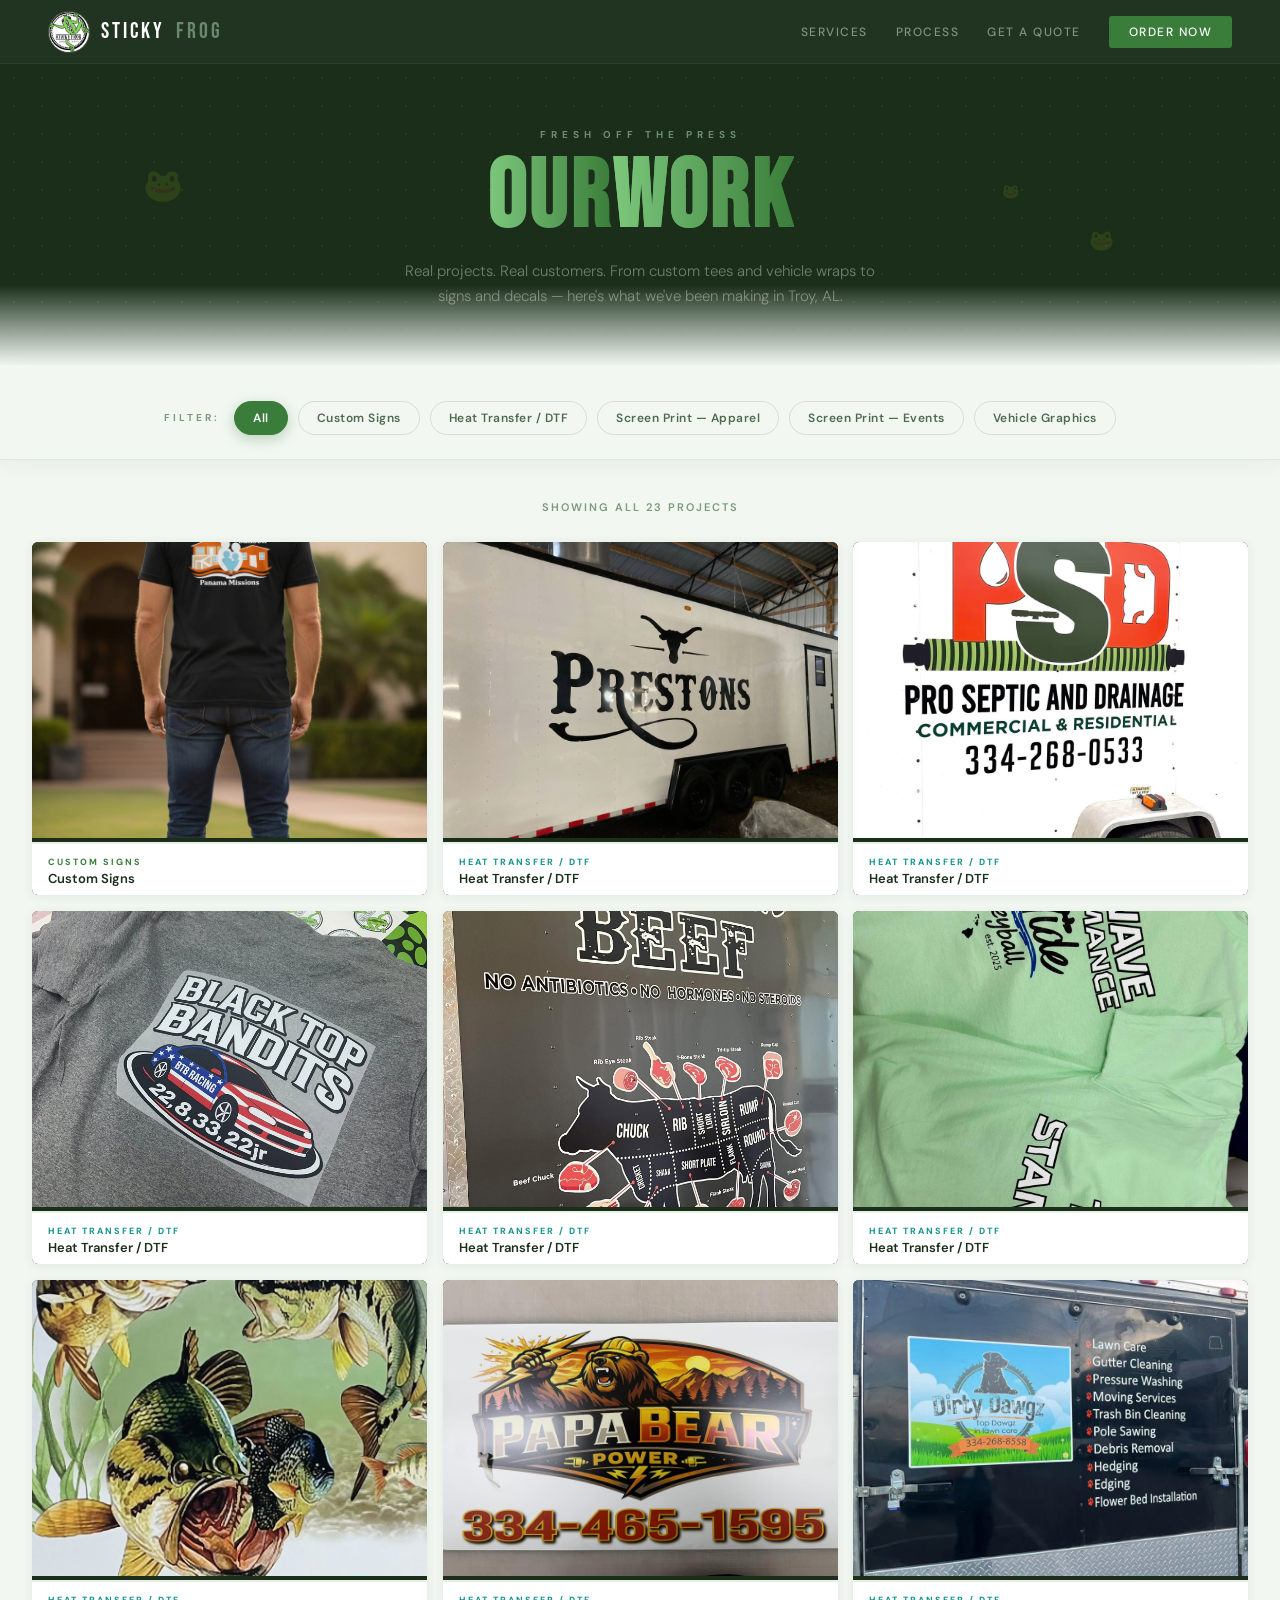
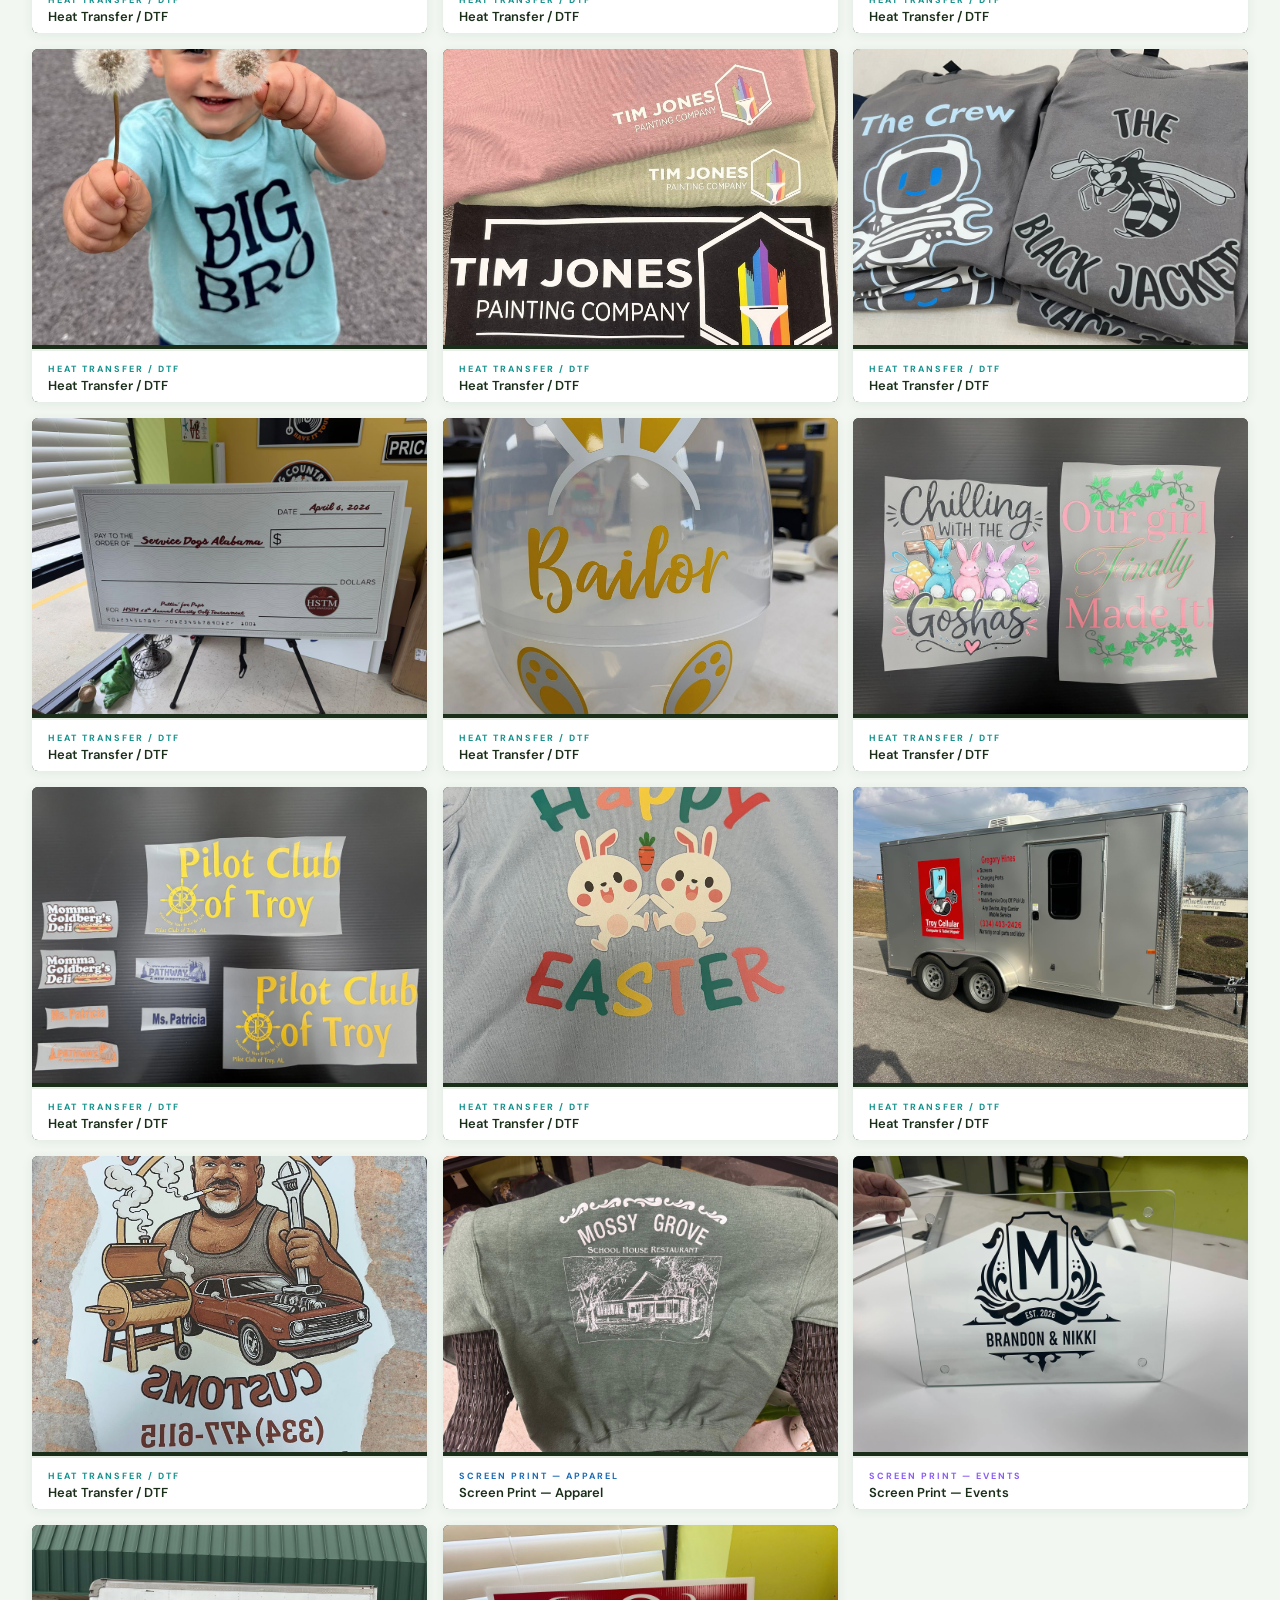
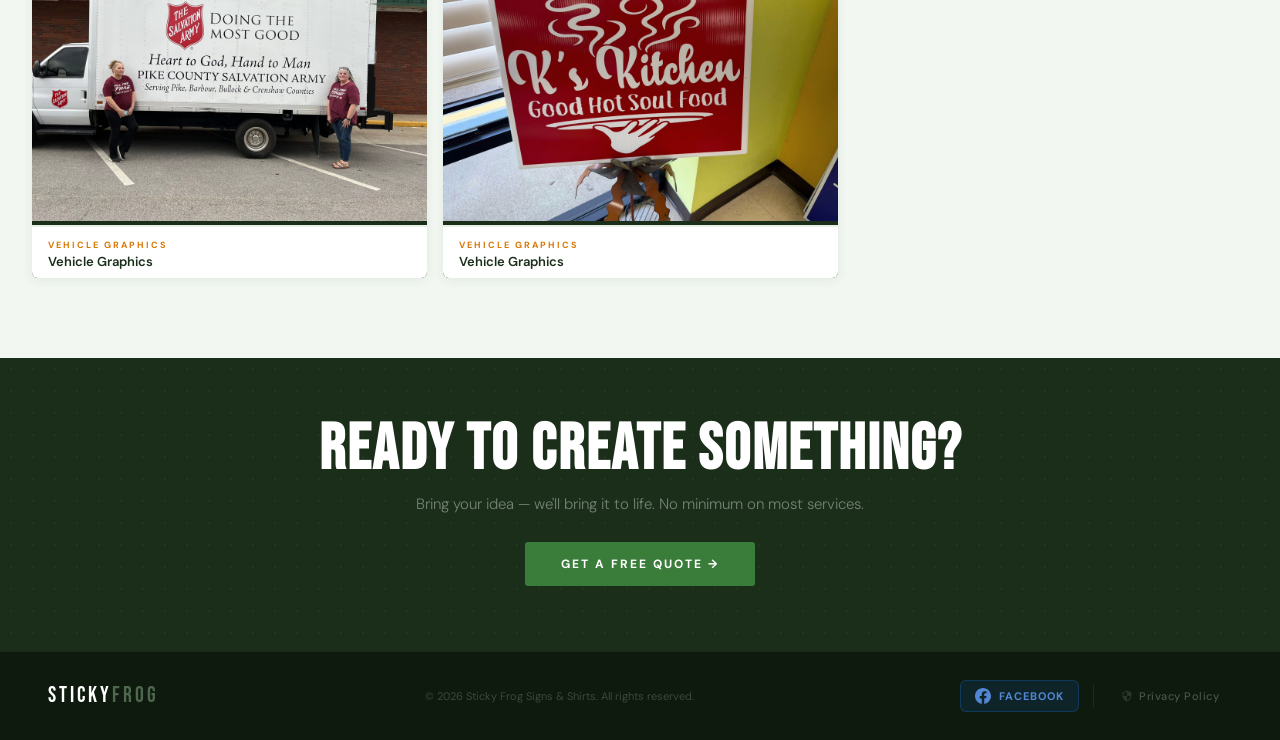
==== gallery.html @ c8501656 "Gallery Section added" ====
<!DOCTYPE html>
<html lang="en">
<head>
<meta charset="UTF-8">
<meta name="viewport" content="width=device-width, initial-scale=1.0">
<title>Our Work | Sticky Frog Signs & Shirts</title>
<link rel="icon" type="image/jpeg" href="[data-uri]">
<link rel="apple-touch-icon" href="[data-uri]">
<link href="https://fonts.googleapis.com/css2?family=Bebas+Neue&family=DM+Sans:wght@300;400;500;700&display=swap" rel="stylesheet">
<style>
*, *::before, *::after { box-sizing: border-box; margin: 0; padding: 0; }
:root {
  --dark:  #1A2E1A;
  --green: #3A7D3A;
  --mid:   #5aad5a;
  --light: #F2F7F2;
  --slate: #4E6B4E;
  --muted: #7A9A7A;
  --white: #FFFFFF;
}
html { scroll-behavior: smooth; }
body { background: var(--light); font-family: 'DM Sans', sans-serif; color: var(--dark); overflow-x: hidden; }

/* ── PAGE LOAD ── */
@keyframes pageFade { from{opacity:0} to{opacity:1} }
body { animation: pageFade 0.5s ease both; }

/* ══════════ NAV ══════════ */
nav {
  position: sticky; top: 0; z-index: 100;
  background: rgba(26,46,26,0.97);
  backdrop-filter: blur(8px);
  height: 64px;
  display: flex; align-items: center; justify-content: space-between;
  padding: 0 48px;
  border-bottom: 1px solid rgba(255,255,255,0.06);
  transition: box-shadow 0.3s ease;
}
.nav-logo {
  display: flex; align-items: center; gap: 11px;
  text-decoration: none;
  font-family: 'Bebas Neue', sans-serif;
  font-size: 22px; letter-spacing: 3px; color: var(--white);
}
.nav-logo img {
  width: 42px; height: 42px; border-radius: 50%;
  object-fit: cover; border: 1.5px solid rgba(255,255,255,0.15);
  transition: transform 0.3s cubic-bezier(0.34,1.56,0.64,1);
}
.nav-logo:hover img { transform: scale(1.12) rotate(5deg); }
.nav-logo span { color: rgba(180,220,180,0.5); }
.nav-links { display: flex; gap: 28px; align-items: center; }
.nav-links a {
  font-size: 12px; font-weight: 500; letter-spacing: 1.5px;
  text-transform: uppercase; color: rgba(255,255,255,0.45);
  text-decoration: none; position: relative;
  transition: color 0.22s ease;
}
.nav-links a::after {
  content: ''; position: absolute; bottom: -3px; left: 0;
  width: 0; height: 1.5px; background: rgba(180,220,180,0.6);
  transition: width 0.25s ease;
}
.nav-links a:hover { color: var(--white); }
.nav-links a:hover::after { width: 100%; }
.nav-cta {
  background: var(--green); color: var(--white) !important;
  padding: 8px 20px; border-radius: 3px;
  transition: background 0.22s ease, transform 0.2s cubic-bezier(0.34,1.56,0.64,1) !important;
}
.nav-cta:hover { background: #2d6b2d !important; transform: translateY(-2px) !important; }
.nav-cta::after { display: none !important; }

/* ══════════ HERO BANNER ══════════ */
.gallery-hero {
  background: var(--dark);
  padding: 64px 48px 56px;
  position: relative; overflow: hidden;
  text-align: center;
}
.gallery-hero::before {
  content: '';
  position: absolute; inset: 0;
  background-image: radial-gradient(circle, rgba(255,255,255,0.055) 1px, transparent 1px);
  background-size: 28px 28px;
  animation: meshDrift 20s linear infinite;
}
@keyframes meshDrift { 0%{background-position:0 0} 100%{background-position:28px 28px} }
.gallery-hero::after {
  content: ''; position: absolute;
  bottom: 0; left: 0; right: 0; height: 80px;
  background: linear-gradient(to bottom, transparent, var(--light));
}
.hero-inner { position: relative; z-index: 2; }
.hero-eyebrow {
  font-size: 10px; font-weight: 700; letter-spacing: 5px;
  text-transform: uppercase; color: rgba(180,220,180,0.55);
  margin-bottom: 14px;
  animation: fadeUp 0.7s ease 0.2s both;
}
.gallery-hero h1 {
  font-family: 'Bebas Neue', sans-serif;
  font-size: clamp(56px, 8vw, 96px);
  color: var(--white); letter-spacing: 3px; line-height: 0.92;
  margin-bottom: 16px;
  animation: fadeUp 0.7s ease 0.35s both;
}
.gallery-hero h1 span {
  background: linear-gradient(90deg, #7DC87D, #3A7D3A, #7DC87D);
  background-size: 200% auto;
  -webkit-background-clip: text; -webkit-text-fill-color: transparent;
  background-clip: text;
  animation: shimmer 3s linear infinite;
}
@keyframes shimmer { 0%{background-position:0% center} 100%{background-position:200% center} }
.gallery-hero p {
  font-size: 15px; color: rgba(255,255,255,0.38);
  max-width: 480px; margin: 0 auto;
  font-weight: 300; line-height: 1.65;
  animation: fadeUp 0.7s ease 0.5s both;
}
@keyframes fadeUp { from{opacity:0;transform:translateY(20px)} to{opacity:1;transform:translateY(0)} }



/* ══════════ FILTER BAR ══════════ */
.filter-section {
  padding: 36px 48px 24px;
  display: flex; flex-wrap: wrap; gap: 10px;
  align-items: center; justify-content: center;
  position: sticky; top: 64px; z-index: 50;
  background: var(--light);
  border-bottom: 1px solid rgba(26,46,26,0.08);
  box-shadow: 0 4px 20px rgba(26,46,26,0.06);
}
.filter-label {
  font-size: 10px; font-weight: 700; letter-spacing: 3px;
  text-transform: uppercase; color: var(--muted);
  margin-right: 4px;
}
.filter-btn {
  padding: 8px 18px; border-radius: 40px;
  border: 1.5px solid rgba(26,46,26,0.12);
  background: transparent; cursor: pointer;
  font-family: 'DM Sans', sans-serif;
  font-size: 12px; font-weight: 600; letter-spacing: 0.5px;
  color: var(--slate);
  transition: all 0.25s cubic-bezier(0.22,1,0.36,1);
  position: relative; overflow: hidden;
}
.filter-btn::before {
  content: ''; position: absolute; inset: 0;
  background: var(--green); border-radius: 40px;
  transform: scale(0); transition: transform 0.25s cubic-bezier(0.22,1,0.36,1);
  z-index: -1;
}
.filter-btn:hover { border-color: var(--green); color: var(--green); transform: translateY(-2px); }
.filter-btn.active {
  background: var(--green); border-color: var(--green);
  color: var(--white); transform: translateY(-2px);
  box-shadow: 0 4px 14px rgba(58,125,58,0.3);
}
.count-badge {
  display: inline-flex; align-items: center; justify-content: center;
  background: rgba(255,255,255,0.25); color: var(--white);
  font-size: 9px; font-weight: 700;
  width: 18px; height: 18px; border-radius: 50%;
  margin-left: 5px;
}
.filter-btn:not(.active) .count-badge {
  background: rgba(26,46,26,0.1); color: var(--slate);
}

/* ══════════ GALLERY GRID ══════════ */
.gallery-section {
  padding: 40px 32px 80px;
  max-width: 1400px; margin: 0 auto;
}
.g-count {
  font-size: 11px; font-weight: 600; letter-spacing: 2px;
  text-transform: uppercase; color: var(--muted);
  text-align: center; margin-bottom: 28px;
}
.g-grid {
  display: grid;
  grid-template-columns: repeat(auto-fill, minmax(300px, 1fr));
  gap: 16px;
}
.g-card {
  border-radius: 6px; overflow: hidden;
  position: relative; background: var(--dark);
  box-shadow: 0 2px 12px rgba(26,46,26,0.08);
  transition: transform 0.32s cubic-bezier(0.22,1,0.36,1),
              box-shadow 0.32s ease,
              opacity 0.35s ease;
  cursor: pointer;
}
.g-card.hidden { display: none; }
.g-card.fade-in { animation: cardPop 0.45s cubic-bezier(0.22,1,0.36,1) both; }
@keyframes cardPop {
  from { opacity:0; transform:scale(0.88) translateY(16px); }
  to   { opacity:1; transform:scale(1) translateY(0); }
}
.g-card:hover {
  transform: translateY(-8px) scale(1.02);
  box-shadow: 0 20px 48px rgba(26,46,26,0.18);
}
.g-card-inner { position: relative; aspect-ratio: 4/3; overflow: hidden; }
.g-card-inner img {
  width: 100%; height: 100%; object-fit: cover;
  transition: transform 0.55s ease, filter 0.35s ease;
  filter: saturate(0.92);
}
.g-card:hover .g-card-inner img {
  transform: scale(1.08);
  filter: saturate(1.08) brightness(1.03);
}
.g-overlay {
  position: absolute; inset: 0;
  background: linear-gradient(to top, rgba(26,46,26,0.92) 0%, rgba(26,46,26,0.1) 55%, transparent 100%);
  opacity: 0;
  transition: opacity 0.3s ease;
  display: flex; align-items: flex-end;
}
.g-card:hover .g-overlay { opacity: 1; }
.g-overlay-content { padding: 20px; width: 100%; }
.g-cat {
  display: block;
  font-size: 9px; font-weight: 700; letter-spacing: 3px;
  text-transform: uppercase; color: rgba(125,200,125,0.85);
  margin-bottom: 5px;
}
.g-label {
  display: block;
  font-size: 15px; font-weight: 700;
  color: var(--white); line-height: 1.3;
}
/* Bottom label always visible */
.g-bottom-label {
  padding: 12px 16px;
  background: var(--white);
  border-top: 2px solid rgba(58,125,58,0.12);
}
.g-bottom-cat {
  font-size: 9px; font-weight: 700; letter-spacing: 2px;
  text-transform: uppercase; color: var(--green); margin-bottom: 2px;
}
.g-bottom-name {
  font-size: 13px; font-weight: 600; color: var(--dark);
  white-space: nowrap; overflow: hidden; text-overflow: ellipsis;
}

/* ══════════ LIGHTBOX ══════════ */
.lightbox {
  position: fixed; inset: 0; z-index: 9999;
  background: rgba(10,18,10,0.95);
  backdrop-filter: blur(8px);
  display: flex; align-items: center; justify-content: center;
  opacity: 0; pointer-events: none;
  transition: opacity 0.3s ease;
  padding: 20px;
}
.lightbox.open { opacity: 1; pointer-events: all; }
.lb-img-wrap {
  position: relative; max-width: 90vw; max-height: 85vh;
  transform: scale(0.88);
  transition: transform 0.4s cubic-bezier(0.22,1,0.36,1);
}
.lightbox.open .lb-img-wrap { transform: scale(1); }
.lb-img-wrap img {
  max-width: 90vw; max-height: 80vh;
  object-fit: contain; border-radius: 4px;
  box-shadow: 0 24px 80px rgba(0,0,0,0.6);
  display: block;
}
.lb-info {
  position: absolute; bottom: -56px; left: 0; right: 0;
  text-align: center;
}
.lb-cat {
  font-size: 10px; font-weight: 700; letter-spacing: 3px;
  text-transform: uppercase; color: rgba(125,200,125,0.7);
}
.lb-label {
  font-size: 15px; font-weight: 600; color: rgba(255,255,255,0.8);
}
.lb-close {
  position: absolute; top: -48px; right: 0;
  width: 36px; height: 36px; border-radius: 50%;
  background: rgba(255,255,255,0.1); border: 1px solid rgba(255,255,255,0.15);
  color: rgba(255,255,255,0.7); font-size: 18px;
  cursor: pointer; display: flex; align-items: center; justify-content: center;
  transition: background 0.2s ease, transform 0.2s ease;
}
.lb-close:hover { background: rgba(58,125,58,0.4); transform: scale(1.1); color: #fff; }
.lb-nav {
  position: absolute; top: 50%; transform: translateY(-50%);
  width: 44px; height: 44px; border-radius: 50%;
  background: rgba(255,255,255,0.08); border: 1px solid rgba(255,255,255,0.12);
  color: rgba(255,255,255,0.7); font-size: 20px;
  cursor: pointer; display: flex; align-items: center; justify-content: center;
  transition: all 0.22s ease;
}
.lb-nav:hover { background: rgba(58,125,58,0.4); color: #fff; }
.lb-prev { left: -64px; }
.lb-next { right: -64px; }

/* ══════════ CTA BAND ══════════ */
.cta-band {
  background: var(--dark); padding: 60px 48px;
  text-align: center; position: relative; overflow: hidden;
}
.cta-band::before {
  content: ''; position: absolute; inset: 0;
  background-image: radial-gradient(circle, rgba(255,255,255,0.04) 1px, transparent 1px);
  background-size: 22px 22px;
}
.cta-band-inner { position: relative; z-index: 2; }
.cta-band h2 {
  font-family: 'Bebas Neue', sans-serif;
  font-size: clamp(40px, 5vw, 64px); color: var(--white);
  letter-spacing: 2px; margin-bottom: 12px; line-height: 1;
}
.cta-band p {
  font-size: 15px; color: rgba(255,255,255,0.4);
  margin-bottom: 28px; font-weight: 300;
}
.cta-btn {
  background: var(--green); color: var(--white);
  padding: 14px 36px; border-radius: 3px;
  font-size: 12px; font-weight: 700; letter-spacing: 2px;
  text-transform: uppercase; text-decoration: none;
  display: inline-block;
  transition: background 0.22s ease, transform 0.22s cubic-bezier(0.34,1.56,0.64,1);
  position: relative; overflow: hidden;
}
.cta-btn::after {
  content: ''; position: absolute; inset: 0;
  background: rgba(255,255,255,0.12);
  transform: scaleX(0); transform-origin: left;
  transition: transform 0.3s ease;
}
.cta-btn:hover::after { transform: scaleX(1); }
.cta-btn:hover { background: #2d6b2d; transform: translateY(-3px); }

/* ══════════ FOOTER ══════════ */
footer {
  background: #0d1a0d;
  padding: 28px 48px;
  display: flex;
  align-items: center;
  justify-content: space-between;
  flex-wrap: wrap;
  gap: 16px;
  border-top: 1px solid rgba(255,255,255,0.06);
}
.footer-logo {
  font-family: 'Bebas Neue', sans-serif;
  font-size: 22px; letter-spacing: 3px; color: #fff;
}
.footer-logo span { color: rgba(180,220,180,0.4); }
.footer-copy { font-size: 11px; color: rgba(255,255,255,0.2); }
.footer-right { display: flex; align-items: center; gap: 6px; }

/* Facebook button */
.footer-social-btn {
  display: flex; align-items: center; gap: 8px;
  background: rgba(24,119,242,0.12);
  border: 1px solid rgba(24,119,242,0.25);
  border-radius: 6px; padding: 7px 14px;
  text-decoration: none;
  color: rgba(100,160,255,0.8);
  transition: background 0.22s ease, border-color 0.22s ease,
              transform 0.22s cubic-bezier(0.34,1.56,0.64,1);
}
.footer-social-btn:hover {
  background: rgba(24,119,242,0.22);
  border-color: rgba(24,119,242,0.5);
  transform: translateY(-2px); color: #6aa3ff;
}
.footer-social-icon { display: flex; align-items: center; transition: transform 0.22s ease; }
.footer-social-btn:hover .footer-social-icon { transform: scale(1.15); }
.footer-social-label { font-size: 11px; font-weight: 700; letter-spacing: 1px; text-transform: uppercase; }

/* Separator */
.footer-sep {
  display: block; width: 1px; height: 24px;
  background: rgba(255,255,255,0.08); margin: 0 8px;
}

/* Privacy Policy link */
.footer-policy-link {
  display: flex; align-items: center; gap: 6px;
  font-size: 11px; font-weight: 500; letter-spacing: 0.5px;
  color: rgba(255,255,255,0.25); text-decoration: none;
  padding: 7px 12px; border-radius: 6px;
  border: 1px solid transparent;
  transition: color 0.22s ease, background 0.22s ease,
              border-color 0.22s ease, transform 0.22s ease;
}
.footer-policy-link:hover {
  color: rgba(180,220,180,0.85);
  background: rgba(58,125,58,0.08);
  border-color: rgba(58,125,58,0.2);
  transform: translateY(-2px);
}
.footer-policy-icon { display: flex; align-items: center; opacity: 0.5; transition: opacity 0.22s ease; }
.footer-policy-link:hover .footer-policy-icon { opacity: 1; }

@media (max-width: 600px) {
  footer { flex-direction: column; align-items: center; text-align: center; padding: 24px; }
  .footer-right { flex-wrap: wrap; justify-content: center; }
  .footer-sep { width: 24px; height: 1px; margin: 0; }
}

/* ══════════ SCROLL PROGRESS ══════════ */
.scroll-bar {
  position: fixed; top: 0; left: 0; right: 0; height: 3px; z-index: 200;
  background: linear-gradient(90deg, var(--green), #7DC87D, var(--green));
  background-size: 200% 100%;
  width: 0%;
  transition: width 0.08s linear;
  animation: barShimmer 2.5s linear infinite;
}
@keyframes barShimmer { 0%{background-position:0% 0} 100%{background-position:200% 0} }

/* ══════════ BACK TO TOP ══════════ */
.btt {
  position: fixed; bottom: 28px; right: 28px; z-index: 98;
  width: 44px; height: 44px; border-radius: 50%;
  background: rgba(26,46,26,0.88);
  border: 1px solid rgba(58,125,58,0.35);
  display: flex; align-items: center; justify-content: center;
  cursor: pointer; text-decoration: none;
  opacity: 0; transform: translateY(16px);
  transition: opacity 0.35s ease, transform 0.35s cubic-bezier(0.22,1,0.36,1),
              background 0.22s ease;
  backdrop-filter: blur(4px);
}
.btt.show { opacity: 1; transform: translateY(0); }
.btt:hover { background: var(--green); box-shadow: 0 6px 20px rgba(58,125,58,0.4); transform: translateY(-3px); }
.btt svg { fill: rgba(180,220,180,0.8); transition: fill 0.2s; }
.btt:hover svg { fill: white; }

/* ══════════ RESPONSIVE ══════════ */
@media (max-width: 768px) {
  nav { padding: 0 20px; }
  .nav-links { display: none; }
  .gallery-hero, .cta-band { padding: 48px 24px; }
  .filter-section { padding: 20px 16px; top: 64px; }
  .gallery-section { padding: 24px 16px 60px; }
  .g-grid { grid-template-columns: repeat(auto-fill, minmax(260px, 1fr)); gap: 12px; }
  footer { padding: 24px; flex-direction: column; text-align: center; }
  .lb-prev { left: -20px; }
  .lb-next { right: -20px; }
  .stats-bar { gap: 28px; padding: 16px 24px; }
}


  /* ══════════ EXTRA ANIMATIONS ══════════ */

  /* Hero headline word split animation */
  @keyframes wordDrop {
    from { opacity:0; transform: translateY(-30px) skewY(-4deg); }
    to   { opacity:1; transform: translateY(0) skewY(0deg); }
  }
  .gallery-hero h1 { overflow: hidden; }
  .gallery-hero h1 .w1 { display:inline-block; animation: wordDrop 0.6s cubic-bezier(0.22,1,0.36,1) 0.3s both; }
  .gallery-hero h1 .w2 { display:inline-block; animation: wordDrop 0.6s cubic-bezier(0.22,1,0.36,1) 0.48s both; }

  /* Hero particle floating dots */
  .hero-particles { position:absolute; inset:0; z-index:1; pointer-events:none; overflow:hidden; }
  .h-particle {
    position:absolute; border-radius:50%;
    animation: hParticleFloat linear infinite;
    opacity:0;
  }
  @keyframes hParticleFloat {
    0%   { transform:translateY(110%) scale(0); opacity:0; }
    10%  { opacity:1; }
    90%  { opacity:0.5; }
    100% { transform:translateY(-10%) scale(1.2); opacity:0; }
  }

  /* Filter bar entrance */
  @keyframes filterSlide {
    from { opacity:0; transform:translateY(-12px); }
    to   { opacity:1; transform:translateY(0); }
  }
  .filter-btn { animation: filterSlide 0.45s cubic-bezier(0.22,1,0.36,1) both; }
  .filter-btn:nth-child(2) { animation-delay:0.05s; }
  .filter-btn:nth-child(3) { animation-delay:0.10s; }
  .filter-btn:nth-child(4) { animation-delay:0.15s; }
  .filter-btn:nth-child(5) { animation-delay:0.20s; }
  .filter-btn:nth-child(6) { animation-delay:0.25s; }
  .filter-btn:nth-child(7) { animation-delay:0.30s; }

  /* Card shimmer on hover */
  .g-card::before {
    content:'';
    position:absolute; inset:0; z-index:10;
    background: linear-gradient(135deg,
      transparent 30%,
      rgba(255,255,255,0.07) 50%,
      transparent 70%);
    background-size:200% 200%;
    opacity:0;
    transition:opacity 0.3s ease;
    pointer-events:none;
    border-radius:6px;
  }
  .g-card:hover::before {
    opacity:1;
    animation:cardShimmer 0.6s ease forwards;
  }
  @keyframes cardShimmer {
    from { background-position:200% 200%; }
    to   { background-position:-50% -50%; }
  }

  /* Bottom label slide up */
  .g-bottom-label {
    transform: translateY(4px);
    transition: transform 0.3s cubic-bezier(0.22,1,0.36,1);
  }
  .g-card:hover .g-bottom-label { transform: translateY(0); }
  .g-bottom-cat {
    transition: color 0.22s ease;
  }
  .g-card:hover .g-bottom-cat { color: #2d6b2d; }

  /* Filter button ripple */
  .filter-btn { position:relative; overflow:hidden; }
  .filter-btn .ripple {
    position:absolute; border-radius:50%;
    background:rgba(58,125,58,0.2);
    transform:scale(0);
    animation:filterRipple 0.5s ease-out forwards;
    pointer-events:none;
  }
  @keyframes filterRipple {
    to { transform:scale(4); opacity:0; }
  }

  /* Gallery count fade on filter */
  .g-count {
    transition: opacity 0.2s ease, transform 0.2s ease;
  }
  .g-count.updating {
    opacity:0; transform:translateY(-4px);
  }

  /* Lightbox image slide */
  @keyframes lbSlideIn {
    from { opacity:0; transform:scale(0.92) translateX(20px); }
    to   { opacity:1; transform:scale(1) translateX(0); }
  }
  .lb-img-wrap img.sliding { animation: lbSlideIn 0.32s cubic-bezier(0.22,1,0.36,1) both; }

  /* CTA band text reveal */
  .cta-band h2 {
    clip-path: inset(0 100% 0 0);
    transition: clip-path 0.8s cubic-bezier(0.22,1,0.36,1);
  }
  .cta-band.visible h2 { clip-path: inset(0 0% 0 0); }
  .cta-band p {
    opacity:0; transform:translateY(12px);
    transition: opacity 0.6s ease 0.4s, transform 0.6s ease 0.4s;
  }
  .cta-band.visible p { opacity:1; transform:translateY(0); }
  .cta-btn {
    opacity:0; transform:translateY(12px);
    transition: opacity 0.5s ease 0.6s, transform 0.5s ease 0.6s,
                background 0.22s ease, transform 0.22s cubic-bezier(0.34,1.56,0.64,1) !important;
  }
  .cta-band.visible .cta-btn { opacity:1; transform:translateY(0); }

  /* Nav logo subtle bounce on load */
  @keyframes logoBounce {
    0%   { transform:scale(0.6) rotate(-15deg); opacity:0; }
    70%  { transform:scale(1.1) rotate(4deg);  opacity:1; }
    100% { transform:scale(1) rotate(0deg);    opacity:1; }
  }
  .nav-logo img { animation: logoBounce 0.75s cubic-bezier(0.22,1,0.36,1) 0.1s both; }

  /* Floating frog emoji decoration in hero */
  .hero-frog-deco {
    position:absolute; z-index:3; pointer-events:none;
    font-size:32px; opacity:0.12;
    animation: decoFloat ease-in-out infinite;
    user-select:none;
  }
  @keyframes decoFloat {
    0%,100% { transform:translateY(0) rotate(0deg); }
    50%     { transform:translateY(-14px) rotate(6deg); }
  }

  /* Sticky filter bar pop */
  .filter-section {
    animation: filterSlide 0.5s ease 0.2s both;
  }

  /* Back to top spin on click */
  .btt:active { transform:rotate(360deg) scale(0.88) !important; }

  /* Card category tag color-coded — color assigned per-label in JS (see renderGallery),
     since labels now come from images/gallery-photos.js and aren't fixed ahead of time. */

  /* Hover scale on filter active */
  .filter-btn.active { transform:translateY(-2px) scale(1.03); }

  /* Gallery grid reveal stagger */
  .g-card:nth-child(3n+1)  { animation-delay: 0.04s !important; }
  .g-card:nth-child(3n+2)  { animation-delay: 0.10s !important; }
  .g-card:nth-child(3n)    { animation-delay: 0.16s !important; }

  /* Reveal */
.reveal { opacity:0; transform:translateY(32px); transition:opacity 0.7s cubic-bezier(0.22,1,0.36,1), transform 0.7s cubic-bezier(0.22,1,0.36,1); }
.reveal.visible { opacity:1; transform:translateY(0); }
</style>
</head>
<body>

<!-- SCROLL PROGRESS -->
<div class="scroll-bar" id="scrollBar"></div>

<!-- NAV -->
<nav id="mainNav">
  <a href="index.html" class="nav-logo">
    <img src="[data-uri]" alt="Sticky Frog">
    STICKY<span>FROG</span>
  </a>
  <div class="nav-links">
    <a href="index.html#services">Services</a>
    <a href="index.html#process">Process</a>
    <a href="index.html#contact">Get a Quote</a>
    <a href="index.html#contact" class="nav-cta">Order Now</a>
  </div>
</nav>

<!-- HERO -->
<section class="gallery-hero">
  <div class="hero-particles" id="hParticles"></div>
<div class="hero-inner">
    <div class="hero-frog-deco" style="top:20%;left:8%;animation-duration:3.5s;">🐸</div>
    <div class="hero-frog-deco" style="top:55%;right:10%;animation-duration:4.2s;animation-delay:1s;font-size:20px;">🐸</div>
    <div class="hero-frog-deco" style="top:30%;right:18%;animation-duration:5s;animation-delay:0.5s;font-size:14px;">🐸</div>
    <div class="hero-eyebrow">Fresh Off the Press</div>
    <h1><span class="w1">OUR </span><span class="w2"><span>WORK</span></span></h1>
    <p>Real projects. Real customers. From custom tees and vehicle wraps to signs and decals — here's what we've been making in Troy, AL.</p>
  </div>
</section>



<!-- FILTER -->
<div class="filter-section" id="filterSection">
  <span class="filter-label">Filter:</span>
</div>

<!-- GALLERY -->
<section class="gallery-section">
  <div class="g-count" id="gCount">Loading projects…</div>
  <div class="g-grid" id="gGrid"></div>
</section>

<!-- CTA BAND -->
<section class="cta-band reveal">
  <div class="cta-band-inner">
    <h2>READY TO CREATE SOMETHING?</h2>
    <p>Bring your idea — we'll bring it to life. No minimum on most services.</p>
    <a href="index.html#contact" class="cta-btn">Get a Free Quote &rarr;</a>
  </div>
</section>

<!-- FOOTER -->
<footer>
  <!-- Brand -->
  <div class="footer-logo">STICKY<span>FROG</span></div>

  <!-- Copyright -->
  <div class="footer-copy">© 2026 Sticky Frog Signs &amp; Shirts. All rights reserved.</div>

  <!-- Right side: social + policy -->
  <div class="footer-right">

    <!-- Facebook -->
    <a href="https://www.facebook.com/people/Sticky-Frog/61566580192704/"
       target="_blank" rel="noopener"
       class="footer-social-btn" aria-label="Facebook">
      <span class="footer-social-icon">
        <svg width="16" height="16" viewBox="0 0 24 24" fill="currentColor">
          <path d="M24 12.073C24 5.405 18.627 0 12 0S0 5.405 0 12.073C0 18.1 4.388 23.094 10.125 24v-8.437H7.078v-3.49h3.047V9.41c0-3.025 1.792-4.697 4.533-4.697 1.312 0 2.686.235 2.686.235v2.97h-1.513c-1.491 0-1.956.93-1.956 1.883v2.25h3.328l-.532 3.49h-2.796V24C19.612 23.094 24 18.1 24 12.073z"/>
        </svg>
      </span>
      <span class="footer-social-label">Facebook</span>
    </a>

    <span class="footer-sep"></span>

    <!-- Privacy Policy -->
    <a href="privacy.html" class="footer-policy-link">
      <span class="footer-policy-icon">
        <svg width="12" height="12" viewBox="0 0 24 24" fill="currentColor">
          <path d="M12 1L3 5v6c0 5.55 3.84 10.74 9 12 5.16-1.26 9-6.45 9-12V5l-9-4zm0 10.99h7c-.53 4.12-3.28 7.79-7 8.94V12H5V6.3l7-3.11v8.8z"/>
        </svg>
      </span>
      Privacy Policy
    </a>

  </div>
</footer>

<!-- BACK TO TOP -->
<a href="#" class="btt" id="btt" aria-label="Back to top">
  <svg width="18" height="18" viewBox="0 0 24 24"><path d="M7.41 15.41L12 10.83l4.59 4.58L18 14l-6-6-6 6z"/></svg>
</a>

<!-- LIGHTBOX -->
<div class="lightbox" id="lightbox">
  <div class="lb-img-wrap">
    <button class="lb-close" id="lbClose">✕</button>
    <button class="lb-nav lb-prev" id="lbPrev">&#8249;</button>
    <img src="" alt="" id="lbImg">
    <button class="lb-nav lb-next" id="lbNext">&#8250;</button>
    <div class="lb-info">
      <div class="lb-cat" id="lbCat"></div>
      <div class="lb-label" id="lbLabel"></div>
    </div>
  </div>
</div>

<script src="images/gallery-photos.js"></script>
<script>
// ── Build gallery cards + filter buttons from images/gallery-photos.js ──
const CAT_COLORS = ['#3A7D3A', '#14918c', '#1a6bb5', '#8b5cf6', '#d97706', '#c2410c', '#0891b2', '#65a30d'];
const catColor = (() => {
  const map = new Map();
  return label => {
    if (!map.has(label)) map.set(label, CAT_COLORS[map.size % CAT_COLORS.length]);
    return map.get(label);
  };
})();

function renderGallery() {
  const filterWrap = document.getElementById('filterSection');
  const gGrid = document.getElementById('gGrid');
  const countEl = document.getElementById('gCount');

  const photos = [...GALLERY_PHOTOS].sort((a, b) => a.label.localeCompare(b.label));
  const labels = [...new Set(photos.map(p => p.label))];

  // Filter buttons: "All" + one per distinct label
  const allBtn = document.createElement('button');
  allBtn.className = 'filter-btn active';
  allBtn.dataset.filter = 'All';
  allBtn.textContent = 'All';
  filterWrap.appendChild(allBtn);

  labels.forEach(label => {
    const btn = document.createElement('button');
    btn.className = 'filter-btn';
    btn.dataset.filter = label;
    btn.textContent = label;
    filterWrap.appendChild(btn);
  });

  // Gallery cards, grouped by label
  photos.forEach(photo => {
    const color = catColor(photo.label);
    const card = document.createElement('div');
    card.className = 'g-card';
    card.dataset.cat = photo.label;
    card.innerHTML = `
      <div class="g-card-inner">
        <img src="${photo.src}" alt="${photo.label}" loading="lazy">
        <div class="g-overlay">
          <div class="g-overlay-content">
            <span class="g-cat">${photo.label}</span>
          </div>
        </div>
      </div>
      <div class="g-bottom-label">
        <div class="g-bottom-cat" style="color:${color}">${photo.label}</div>
        <div class="g-bottom-name">${photo.label}</div>
      </div>
    `;
    gGrid.appendChild(card);
  });

  countEl.textContent = `Showing all ${photos.length} projects`;
}
renderGallery();

// ── Scroll progress ──
const scrollBar = document.getElementById('scrollBar');
window.addEventListener('scroll', () => {
  const pct = window.scrollY / (document.documentElement.scrollHeight - window.innerHeight) * 100;
  scrollBar.style.width = pct + '%';
}, {passive:true});

// ── Hero particles ──
const hParticles = document.getElementById('hParticles');
if(hParticles) {
  const colors = ['rgba(58,125,58,0.6)','rgba(20,145,140,0.5)','rgba(90,173,90,0.4)','rgba(180,220,180,0.3)'];
  for(let i=0; i<18; i++){
    const p = document.createElement('div');
    p.className = 'h-particle';
    const sz = Math.random()*4+2;
    p.style.cssText = `width:${sz}px;height:${sz}px;left:${Math.random()*100}%;bottom:0;background:${colors[Math.floor(Math.random()*colors.length)]};animation-duration:${Math.random()*10+8}s;animation-delay:${Math.random()*8}s;box-shadow:0 0 ${sz*2}px ${colors[0]};`;
    hParticles.appendChild(p);
  }
}

// ── Nav shadow ──
window.addEventListener('scroll', () => {
  document.getElementById('mainNav').style.boxShadow =
    window.scrollY > 20 ? '0 4px 28px rgba(0,0,0,0.28)' : 'none';
}, {passive:true});

// ── Back to top ──
const btt = document.getElementById('btt');
window.addEventListener('scroll', () => {
  btt.classList.toggle('show', window.scrollY > 400);
}, {passive:true});
btt.addEventListener('click', e => { e.preventDefault(); window.scrollTo({top:0,behavior:'smooth'}); });

// ── Reveal observer ──
const revEls = document.querySelectorAll('.reveal');
const revObs = new IntersectionObserver(entries => {
  entries.forEach(e => { if(e.isIntersecting) { e.target.classList.add('visible'); revObs.unobserve(e.target); } });
}, {threshold:0.1});
revEls.forEach(el => revObs.observe(el));

// ── Filter ──
const cards = [...document.querySelectorAll('.g-card')];
const btns  = [...document.querySelectorAll('.filter-btn')];
const countEl = document.getElementById('gCount');

// ── Filter with ripple ──
btns.forEach(btn => {
  btn.addEventListener('click', e => {
    // Ripple effect
    const r = document.createElement('span');
    r.className = 'ripple';
    const rect = btn.getBoundingClientRect();
    const size = Math.max(rect.width, rect.height);
    r.style.cssText = `width:${size}px;height:${size}px;left:${e.clientX-rect.left-size/2}px;top:${e.clientY-rect.top-size/2}px;`;
    btn.appendChild(r);
    r.addEventListener('animationend', () => r.remove());
  });
});

btns.forEach(btn => {
  btn.addEventListener('click', () => {
    btns.forEach(b => b.classList.remove('active'));
    btn.classList.add('active');
    const f = btn.dataset.filter;
    let shown = 0;
    cards.forEach((c, i) => {
      const match = f === 'All' || c.dataset.cat === f;
      c.classList.toggle('hidden', !match);
      if(match) {
        shown++;
        c.classList.remove('fade-in');
        void c.offsetWidth;
        c.style.animationDelay = (shown * 0.04) + 's';
        c.classList.add('fade-in');
      }
    });
    countEl.classList.add('updating');
    setTimeout(() => {
      countEl.classList.remove('updating');
      countEl.textContent = f === 'All'
      ? `Showing all ${shown} projects`
      : `Showing ${shown} project${shown !== 1 ? 's' : ''} · ${f}`;
    }, 200);
  });
});

// ── Lightbox ──
let lbIndex = 0;
const visibleCards = () => cards.filter(c => !c.classList.contains('hidden'));
const lb = document.getElementById('lightbox');
const lbImg = document.getElementById('lbImg');
const lbCat = document.getElementById('lbCat');
const lbLabel = document.getElementById('lbLabel');

function openLb(idx) {
  const vc = visibleCards();
  lbIndex = idx;
  const card = vc[idx];
  lbImg.classList.remove('sliding');
  void lbImg.offsetWidth;
  lbImg.classList.add('sliding');
  lbImg.src = card.querySelector('img').src;
  lbCat.textContent = card.dataset.cat;
  lbLabel.textContent = card.querySelector('.g-bottom-name').textContent;
  lb.classList.add('open');
  document.body.style.overflow = 'hidden';
}
function closeLb() {
  lb.classList.remove('open');
  document.body.style.overflow = '';
}

cards.forEach((card, i) => {
  card.addEventListener('click', () => {
    const vc = visibleCards();
    openLb(vc.indexOf(card));
  });
});

document.getElementById('lbClose').addEventListener('click', closeLb);
lb.addEventListener('click', e => { if(e.target === lb) closeLb(); });
document.getElementById('lbPrev').addEventListener('click', () => {
  const vc = visibleCards();
  lbIndex = (lbIndex - 1 + vc.length) % vc.length;
  openLb(lbIndex);
});
document.getElementById('lbNext').addEventListener('click', () => {
  const vc = visibleCards();
  lbIndex = (lbIndex + 1) % vc.length;
  openLb(lbIndex);
});
document.addEventListener('keydown', e => {
  if(!lb.classList.contains('open')) return;
  if(e.key === 'Escape') closeLb();
  if(e.key === 'ArrowLeft') document.getElementById('lbPrev').click();
  if(e.key === 'ArrowRight') document.getElementById('lbNext').click();
});

// ── Card entrance on load ──
cards.forEach((c, i) => {
  c.style.animationDelay = (i * 0.05) + 's';
  c.classList.add('fade-in');
});
</script>
</body>
</html>
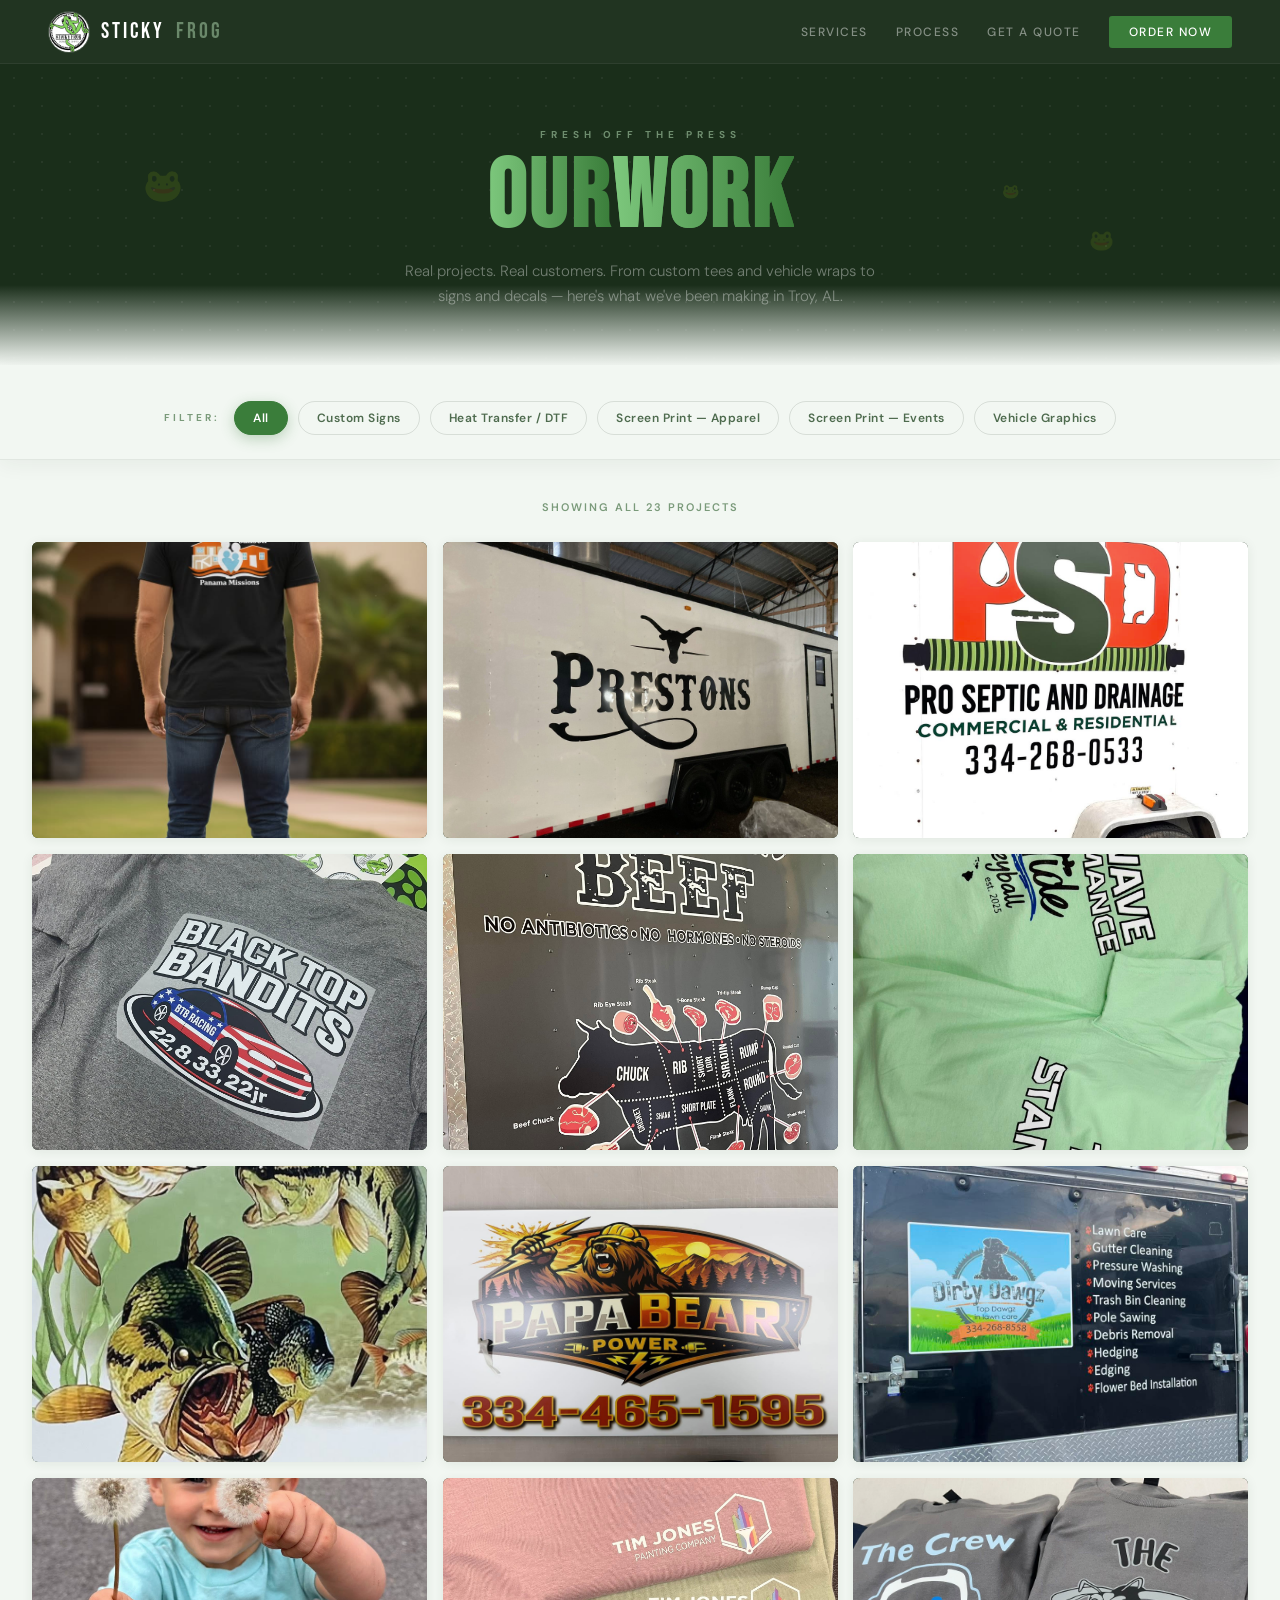
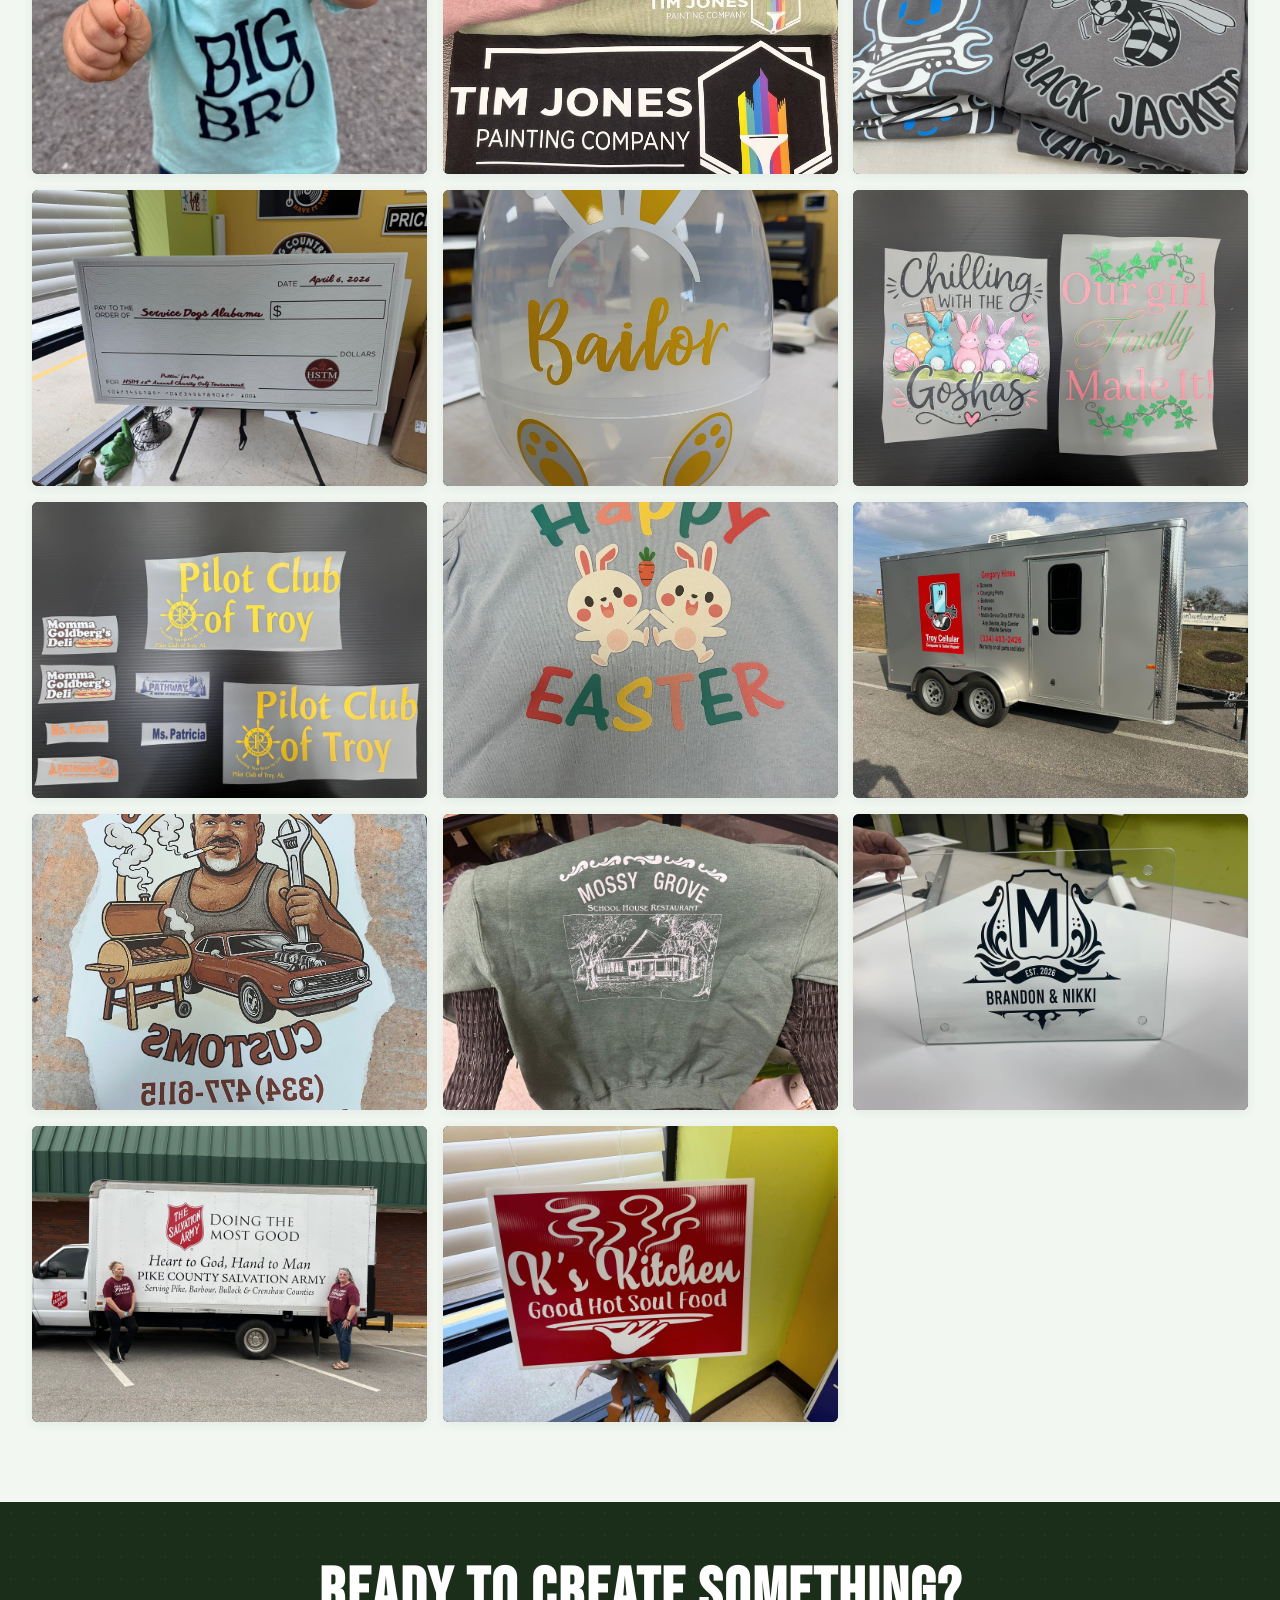
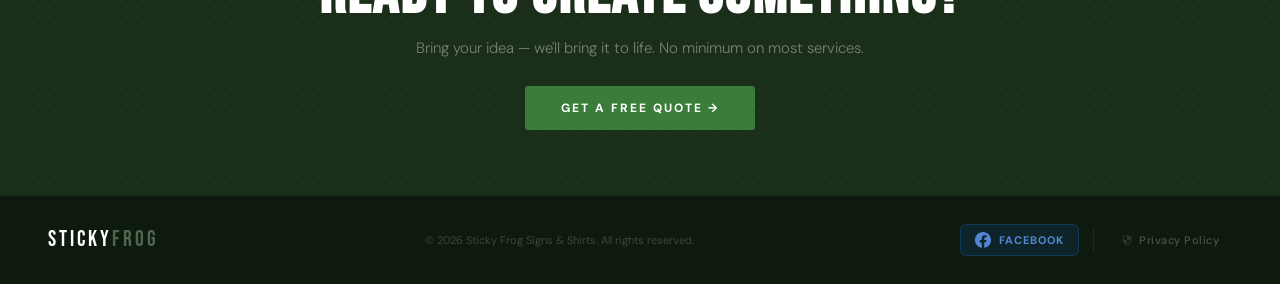
==== commit aa8519c9: "Remove unnecessary title" ====
--- a/gallery.html
+++ b/gallery.html
@@ -196,14 +196,15 @@
   cursor: pointer;
 }
 .g-card.hidden { display: none; }
-.g-card.fade-in { animation: cardPop 0.45s cubic-bezier(0.22,1,0.36,1) both; }
+.g-card:not(.fade-in) { opacity: 0; }
+.g-card.fade-in { animation: cardPop 0.5s cubic-bezier(0.22,1,0.36,1) both; }
 @keyframes cardPop {
-  from { opacity:0; transform:scale(0.88) translateY(16px); }
-  to   { opacity:1; transform:scale(1) translateY(0); }
+  from { opacity:0; transform:scale(0.88) translateY(20px) rotate(-1.5deg); }
+  to   { opacity:1; transform:scale(1) translateY(0) rotate(0deg); }
 }
 .g-card:hover {
   transform: translateY(-8px) scale(1.02);
-  box-shadow: 0 20px 48px rgba(26,46,26,0.18);
+  box-shadow: 0 20px 48px rgba(26,46,26,0.18), 0 0 0 2px var(--cat-glow, transparent);
 }
 .g-card-inner { position: relative; aspect-ratio: 4/3; overflow: hidden; }
 .g-card-inner img {
@@ -224,30 +225,10 @@
 }
 .g-card:hover .g-overlay { opacity: 1; }
 .g-overlay-content { padding: 20px; width: 100%; }
-.g-cat {
-  display: block;
-  font-size: 9px; font-weight: 700; letter-spacing: 3px;
-  text-transform: uppercase; color: rgba(125,200,125,0.85);
-  margin-bottom: 5px;
-}
 .g-label {
   display: block;
   font-size: 15px; font-weight: 700;
   color: var(--white); line-height: 1.3;
-}
-/* Bottom label always visible */
-.g-bottom-label {
-  padding: 12px 16px;
-  background: var(--white);
-  border-top: 2px solid rgba(58,125,58,0.12);
-}
-.g-bottom-cat {
-  font-size: 9px; font-weight: 700; letter-spacing: 2px;
-  text-transform: uppercase; color: var(--green); margin-bottom: 2px;
-}
-.g-bottom-name {
-  font-size: 13px; font-weight: 600; color: var(--dark);
-  white-space: nowrap; overflow: hidden; text-overflow: ellipsis;
 }
 
 /* ══════════ LIGHTBOX ══════════ */
@@ -518,17 +499,6 @@
     to   { background-position:-50% -50%; }
   }
 
-  /* Bottom label slide up */
-  .g-bottom-label {
-    transform: translateY(4px);
-    transition: transform 0.3s cubic-bezier(0.22,1,0.36,1);
-  }
-  .g-card:hover .g-bottom-label { transform: translateY(0); }
-  .g-bottom-cat {
-    transition: color 0.22s ease;
-  }
-  .g-card:hover .g-bottom-cat { color: #2d6b2d; }
-
   /* Filter button ripple */
   .filter-btn { position:relative; overflow:hidden; }
   .filter-btn .ripple {
@@ -771,18 +741,15 @@
     const card = document.createElement('div');
     card.className = 'g-card';
     card.dataset.cat = photo.label;
+    card.style.setProperty('--cat-glow', color + '55');
     card.innerHTML = `
       <div class="g-card-inner">
         <img src="${photo.src}" alt="${photo.label}" loading="lazy">
         <div class="g-overlay">
           <div class="g-overlay-content">
-            <span class="g-cat">${photo.label}</span>
+            <span class="g-label">${photo.label}</span>
           </div>
         </div>
-      </div>
-      <div class="g-bottom-label">
-        <div class="g-bottom-cat" style="color:${color}">${photo.label}</div>
-        <div class="g-bottom-name">${photo.label}</div>
       </div>
     `;
     gGrid.appendChild(card);
@@ -895,7 +862,7 @@
   lbImg.classList.add('sliding');
   lbImg.src = card.querySelector('img').src;
   lbCat.textContent = card.dataset.cat;
-  lbLabel.textContent = card.querySelector('.g-bottom-name').textContent;
+  lbLabel.textContent = '';
   lb.classList.add('open');
   document.body.style.overflow = 'hidden';
 }
@@ -930,10 +897,31 @@
   if(e.key === 'ArrowRight') document.getElementById('lbNext').click();
 });
 
-// ── Card entrance on load ──
-cards.forEach((c, i) => {
-  c.style.animationDelay = (i * 0.05) + 's';
-  c.classList.add('fade-in');
+// ── Card entrance, staggered as you scroll to them ──
+const cardObserver = new IntersectionObserver(entries => {
+  entries.forEach(entry => {
+    if (!entry.isIntersecting) return;
+    const card = entry.target;
+    card.style.animationDelay = ((cards.indexOf(card) % 4) * 0.07) + 's';
+    card.classList.add('fade-in');
+    cardObserver.unobserve(card);
+  });
+}, { threshold: 0.15, rootMargin: '0px 0px -60px 0px' });
+cards.forEach(c => cardObserver.observe(c));
+
+// ── Card 3D mouse-tilt ──
+cards.forEach(card => {
+  card.addEventListener('mousemove', e => {
+    const r = card.getBoundingClientRect();
+    const x = (e.clientX - r.left) / r.width - 0.5;
+    const y = (e.clientY - r.top) / r.height - 0.5;
+    card.style.transform = `perspective(700px) translateY(-8px) scale(1.02) rotateX(${-y * 8}deg) rotateY(${x * 8}deg)`;
+    card.style.transition = 'transform 0.08s ease';
+  });
+  card.addEventListener('mouseleave', () => {
+    card.style.transform = '';
+    card.style.transition = 'transform 0.4s cubic-bezier(0.22,1,0.36,1)';
+  });
 });
 </script>
 </body>
